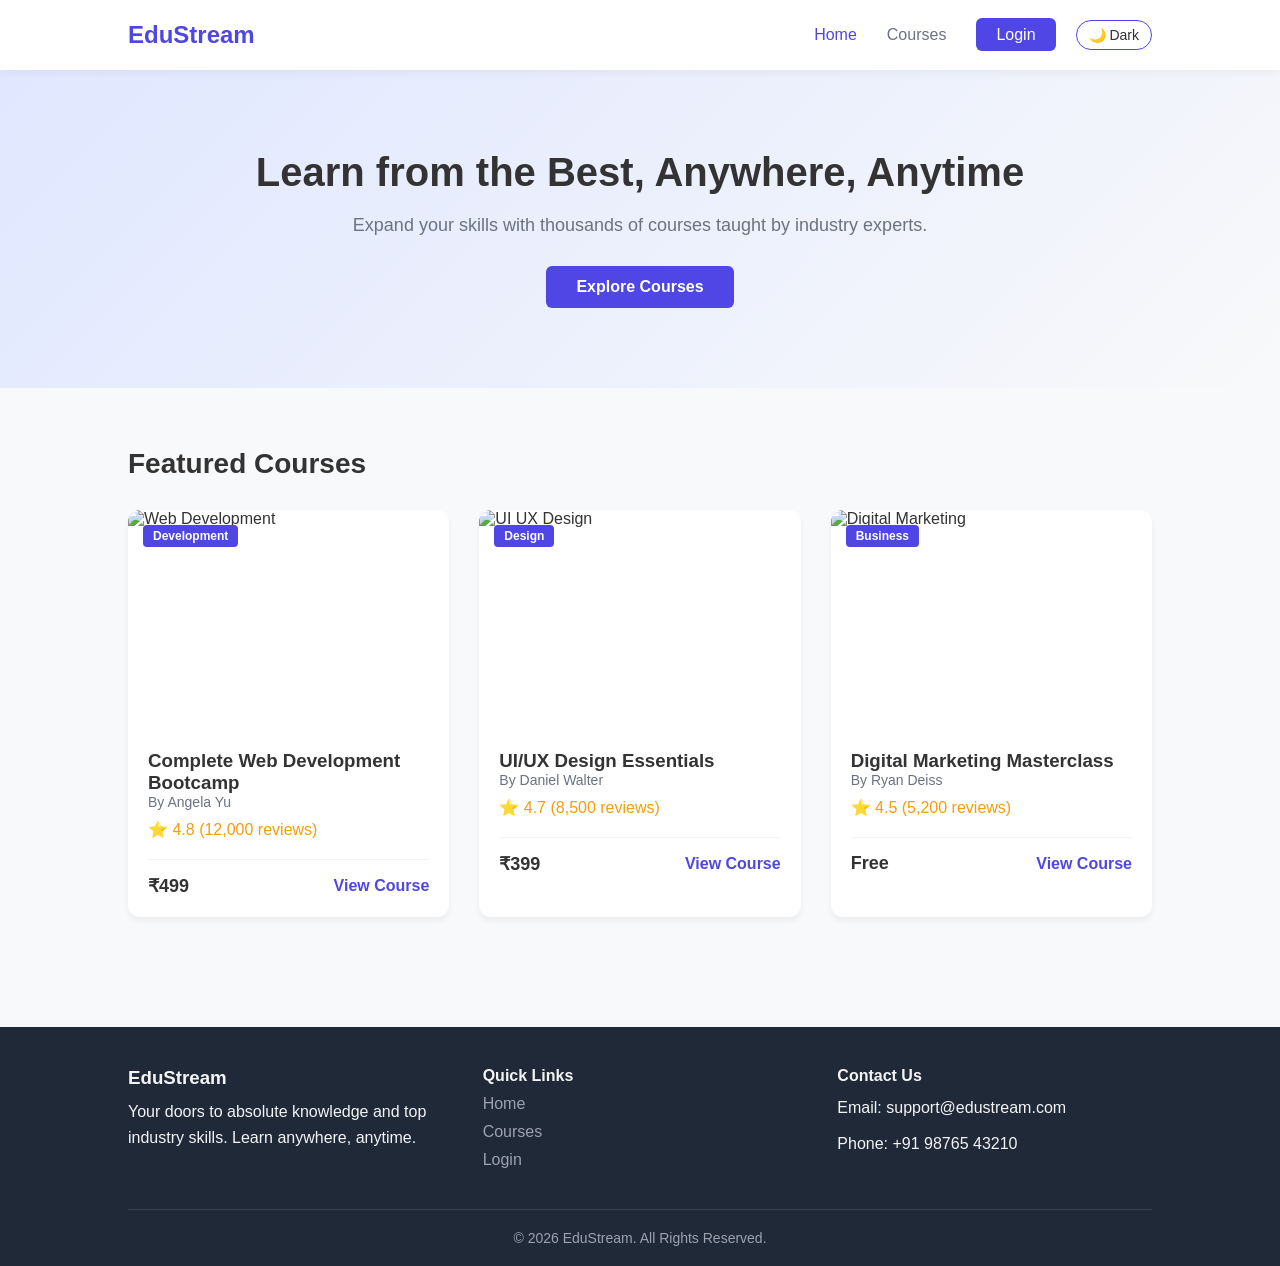
==== index.html @ 92c6ea6a "Online Learning Platform Project" ====
<!DOCTYPE html>
<html lang="en">

<head>

    <meta charset="UTF-8">
    <meta name="viewport" content="width=device-width, initial-scale=1.0">

    <title>EduStream | Online Learning Platform</title>

    <link rel="stylesheet" href="css/style.css">

</head>

<body>

    <!-- NAVBAR -->

    <header class="navbar">

        <div class="logo">EduStream</div>

        <!-- MOBILE MENU BUTTON -->

        <button class="menu-toggle" id="menuToggle">☰</button>

        <nav class="nav-container" id="navContainer">

            <ul class="nav-links">

                <li>
                    <a href="index.html" class="active">Home</a>
                </li>

                <li>
                    <a href="courses.html">Courses</a>
                </li>

                <li>
                    <a href="login.html" class="btn-login">Login</a>
                </li>

            </ul>

            <!-- DARK MODE BUTTON -->

            <button id="themeToggle" class="theme-btn">

                🌙 Dark

            </button>

        </nav>

    </header>

    <!-- HERO SECTION -->

    <section class="hero">

        <div class="hero-content">

            <h1>Learn from the Best, Anywhere, Anytime</h1>

            <p>
                Expand your skills with thousands of courses taught by industry experts.
            </p>

            <a href="courses.html" class="btn-primary">

                Explore Courses

            </a>

        </div>

    </section>

    <!-- FEATURED COURSES -->

    <section class="courses-container">

        <h2>Featured Courses</h2>

        <div class="course-grid">

            <!-- COURSE 1 -->

            <div class="course-card">

                <div class="course-badge">Development</div>

                <img
                    src="https://images.unsplash.com/photo-1498050108023-c5249f4df085?q=80&w=1200&auto=format&fit=crop"
                    alt="Web Development"
                    class="course-img">

                <div class="course-content">

                    <h3>Complete Web Development Bootcamp</h3>

                    <p class="instructor">

                        By Angela Yu

                    </p>

                    <div class="course-rating">

                        ⭐ 4.8 (12,000 reviews)

                    </div>

                    <div class="course-footer">

                        <span class="price">

                            ₹499

                        </span>

                        <a href="#" class="btn-secondary">

                            View Course

                        </a>

                    </div>

                </div>

            </div>

            <!-- COURSE 2 -->

            <div class="course-card">

                <div class="course-badge">Design</div>

                <img
                    src="https://images.unsplash.com/photo-1545239351-1141bd82e8a6?q=80&w=1200&auto=format&fit=crop"
                    alt="UI UX Design"
                    class="course-img">

                <div class="course-content">

                    <h3>UI/UX Design Essentials</h3>

                    <p class="instructor">

                        By Daniel Walter

                    </p>

                    <div class="course-rating">

                        ⭐ 4.7 (8,500 reviews)

                    </div>

                    <div class="course-footer">

                        <span class="price">

                            ₹399

                        </span>

                        <a href="#" class="btn-secondary">

                            View Course

                        </a>

                    </div>

                </div>

            </div>

            <!-- COURSE 3 -->

            <div class="course-card">

                <div class="course-badge">Business</div>

                <img
                    src="https://images.unsplash.com/photo-1552664730-d307ca884978?q=80&w=1200&auto=format&fit=crop"
                    alt="Digital Marketing"
                    class="course-img">

                <div class="course-content">

                    <h3>Digital Marketing Masterclass</h3>

                    <p class="instructor">

                        By Ryan Deiss

                    </p>

                    <div class="course-rating">

                        ⭐ 4.5 (5,200 reviews)

                    </div>

                    <div class="course-footer">

                        <span class="price">

                            Free

                        </span>

                        <a href="#" class="btn-secondary">

                            View Course

                        </a>

                    </div>

                </div>

            </div>

        </div>

    </section>

    <!-- FOOTER -->

    <footer class="main-footer">

        <div class="footer-grid">

            <div class="footer-about">

                <h3>EduStream</h3>

                <p>
                    Your doors to absolute knowledge and top industry skills.
                    Learn anywhere, anytime.
                </p>

            </div>

            <div class="footer-links">

                <h4>Quick Links</h4>

                <ul>

                    <li>
                        <a href="index.html">Home</a>
                    </li>

                    <li>
                        <a href="courses.html">Courses</a>
                    </li>

                    <li>
                        <a href="login.html">Login</a>
                    </li>

                </ul>

            </div>

            <div class="footer-contact">

                <h4>Contact Us</h4>

                <p>Email: support@edustream.com</p>

                <p>Phone: +91 98765 43210</p>

            </div>

        </div>

        <div class="footer-bottom">

            <p>

                &copy; 2026 EduStream. All Rights Reserved.

            </p>

        </div>

    </footer>

    <!-- JS -->

    <script src="js/script.js"></script>

</body>

</html>
---- css/style.css ----
/* VARIABLES FOR LIGHT/DARK MODE */
:root {
    --bg-color: #f8f9fa;
    --card-bg: #ffffff;
    --text-color: #333333;
    --text-muted: #6b7280;
    --navbar-bg: #ffffff;
    --primary-color: #4f46e5;
    --primary-hover: #4338ca;
    --footer-bg: #1f2937;
    --footer-text: #f3f4f6;
    --border-color: #f3f4f6;
}

[data-theme="dark"] {
    --bg-color: #111827;
    --card-bg: #1f2937;
    --text-color: #f9fafb;
    --text-muted: #9ca3af;
    --navbar-bg: #1f2937;
    --border-color: #374151;
}

/* RESET & BASE STYLES */
* {
    margin: 0;
    padding: 0;
    box-sizing: border-box;
    font-family: 'Segoe UI', Tahoma, Geneva, Verdana, sans-serif;
    transition: background 0.3s, color 0.3s;
}

body {
    background-color: var(--bg-color);
    color: var(--text-color);
}

/* NAVBAR */
.navbar {
    display: flex;
    justify-content: space-between;
    align-items: center;
    padding: 20px 10%;
    background-color: var(--navbar-bg);
    box-shadow: 0 2px 10px rgba(0,0,0,0.05);
    position: sticky;
    top: 0;
    z-index: 100;
}

.logo {
    font-size: 24px;
    font-weight: 700;
    color: var(--primary-color);
}

.nav-container {
    display: flex;
    align-items: center;
    gap: 20px;
}

.nav-links {
    display: flex;
    align-items: center;
    list-style: none;
}

.nav-links li {
    margin-left: 30px;
}

.nav-links a {
    text-decoration: none;
    color: var(--text-muted);
    font-weight: 500;
}

.nav-links a:hover, .nav-links a.active {
    color: var(--primary-color);
}

.nav-links .btn-login {
    background-color: var(--primary-color);
    color: white;
    padding: 8px 20px;
    border-radius: 6px;
}

.theme-btn {
    background: none;
    border: 1px solid var(--primary-color);
    color: var(--text-color);
    padding: 6px 12px;
    border-radius: 20px;
    cursor: pointer;
    font-size: 14px;
}

.menu-toggle {
    display: none;
    font-size: 24px;
    background: none;
    border: none;
    color: var(--text-color);
    cursor: pointer;
}

/* HERO SECTION */
.hero {
    background: linear-gradient(135deg, #e0e7ff 0%, var(--bg-color) 100%);
    padding: 80px 10%;
    text-align: center;
}

.hero-content h1 {
    font-size: 40px;
    margin-bottom: 20px;
}

.hero-content p {
    font-size: 18px;
    color: var(--text-muted);
    margin-bottom: 30px;
}

.btn-primary {
    display: inline-block;
    text-decoration: none;
    background-color: var(--primary-color);
    color: white;
    padding: 12px 30px;
    border-radius: 6px;
    font-weight: 600;
}

/* COURSE CARDS */
.courses-container {
    padding: 60px 10%;
}

.courses-container h2 {
    font-size: 28px;
    margin-bottom: 30px;
}

.course-grid {
    display: grid;
    grid-template-columns: repeat(auto-fit, minmax(280px, 1fr));
    gap: 30px;
}

.course-card {
    background: var(--card-bg);
    border-radius: 12px;
    overflow: hidden;
    box-shadow: 0 4px 6px rgba(0, 0, 0, 0.05);
    position: relative;
}

.course-card:hover {
    transform: translateY(-5px);
}

.course-badge {
    position: absolute;
    top: 15px;
    left: 15px;
    background-color: var(--primary-color);
    color: white;
    padding: 4px 10px;
    border-radius: 4px;
    font-size: 12px;
    font-weight: 600;
    z-index: 2;
}

.course-img {
    width: 100%;
    height: 180px;
    object-fit: cover;
}

.course-content {
    padding: 20px;
}

.instructor {
    font-size: 14px;
    color: var(--text-muted);
    margin-bottom: 10px;
}

.course-rating {
    color: #f59e0b;
    margin-bottom: 20px;
}

.course-footer {
    display: flex;
    justify-content: space-between;
    align-items: center;
    border-top: 1px solid var(--border-color);
    padding-top: 15px;
}

.price {
    font-size: 18px;
    font-weight: 700;
}

.btn-secondary {
    text-decoration: none;
    color: var(--primary-color);
    font-weight: 600;
}

/* FOOTER */
.main-footer {
    background-color: var(--footer-bg);
    color: var(--footer-text);
    padding: 40px 10% 20px 10%;
    margin-top: 50px;
}

.footer-grid {
    display: grid;
    grid-template-columns: repeat(auto-fit, minmax(200px, 1fr));
    gap: 40px;
    border-bottom: 1px solid #374151;
    padding-bottom: 30px;
}

.footer-links ul {
    list-style: none;
    margin-top: 10px;
}

.footer-links li {
    margin-bottom: 10px;
}

.footer-links a {
    color: #9ca3af;
    text-decoration: none;
}

.footer-links a:hover {
    color: white;
}

.footer-bottom {
    text-align: center;
    padding-top: 20px;
    font-size: 14px;
    color: #9ca3af;
}

/* MOBILE RESPONSIVE MEDIA QUERY */
@media (max-width: 768px) {
    .navbar {
        padding: 15px 5%;
    }
    
    .menu-toggle {
        display: block;
    }

    .nav-container {
        display: none; /* Initially hidden on mobile */
        flex-direction: column;
        position: absolute;
        top: 65px;
        left: 0;
        width: 100%;
        background-color: var(--navbar-bg);
        padding: 20px;
        box-shadow: 0 4px 6px rgba(0,0,0,0.1);
        gap: 15px;
    }

    .nav-container.show {
        display: flex; /* Toggle show class via JS */
    }

    .nav-links {
        flex-direction: column;
        width: 100%;
    }

    .nav-links li {
        margin: 10px 0;
        text-align: center;
        width: 100%;
    }

    .hero {
        padding: 60px 5%;
    }

    .hero-content h1 {
        font-size: 28px;
    }

    .courses-container {
        padding: 40px 5%;
    }
}
/* IMAGE IMPROVEMENT */

.course-img{
    width:100%;
    height:220px;
    object-fit:cover;
    display:block;
}

/* CARD HOVER EFFECT */

.course-card{
    transition:0.3s ease;
}

.course-card:hover{
    transform:translateY(-8px);
    box-shadow:0 10px 20px rgba(0,0,0,0.15);
}

/* HERO SECTION DARK MODE */

[data-theme="dark"] .hero{
    background:linear-gradient(135deg,#1e293b 0%, #111827 100%);
}

/* BUTTON HOVER */

.btn-primary:hover{
    background-color:var(--primary-hover);
}

.btn-secondary:hover{
    color:var(--primary-hover);
}

/* FOOTER RESPONSIVE */

.footer-about p,
.footer-contact p{
    margin-top:10px;
    line-height:1.6;
}

/* MOBILE IMAGE FIX */

@media(max-width:768px){

    .course-img{
        height:200px;
    }

}
/* LOGIN PAGE */

.login-section{
    min-height:80vh;
    display:flex;
    justify-content:center;
    align-items:center;
    padding:60px 5%;
}

.login-card{
    width:100%;
    max-width:450px;
    background:var(--card-bg);
    padding:40px;
    border-radius:16px;
    box-shadow:0 5px 15px rgba(0,0,0,0.1);
}

.login-card h2{
    text-align:center;
    margin-bottom:10px;
}

.login-text{
    text-align:center;
    color:var(--text-muted);
    margin-bottom:30px;
}

.input-group{
    margin-bottom:20px;
}

.input-group label{
    display:block;
    margin-bottom:8px;
    font-weight:600;
}

.input-group input{
    width:100%;
    padding:14px;
    border:1px solid var(--border-color);
    border-radius:8px;
    outline:none;
    background:transparent;
    color:var(--text-color);
}

.login-btn{
    width:100%;
    background:var(--primary-color);
    color:white;
    border:none;
    padding:14px;
    border-radius:8px;
    cursor:pointer;
    font-size:16px;
    font-weight:600;
}

.login-btn:hover{
    background:var(--primary-hover);
}

.register-text{
    text-align:center;
    margin-top:20px;
    color:var(--text-muted);
}

.register-text a{
    color:var(--primary-color);
    text-decoration:none;
    font-weight:600;
}
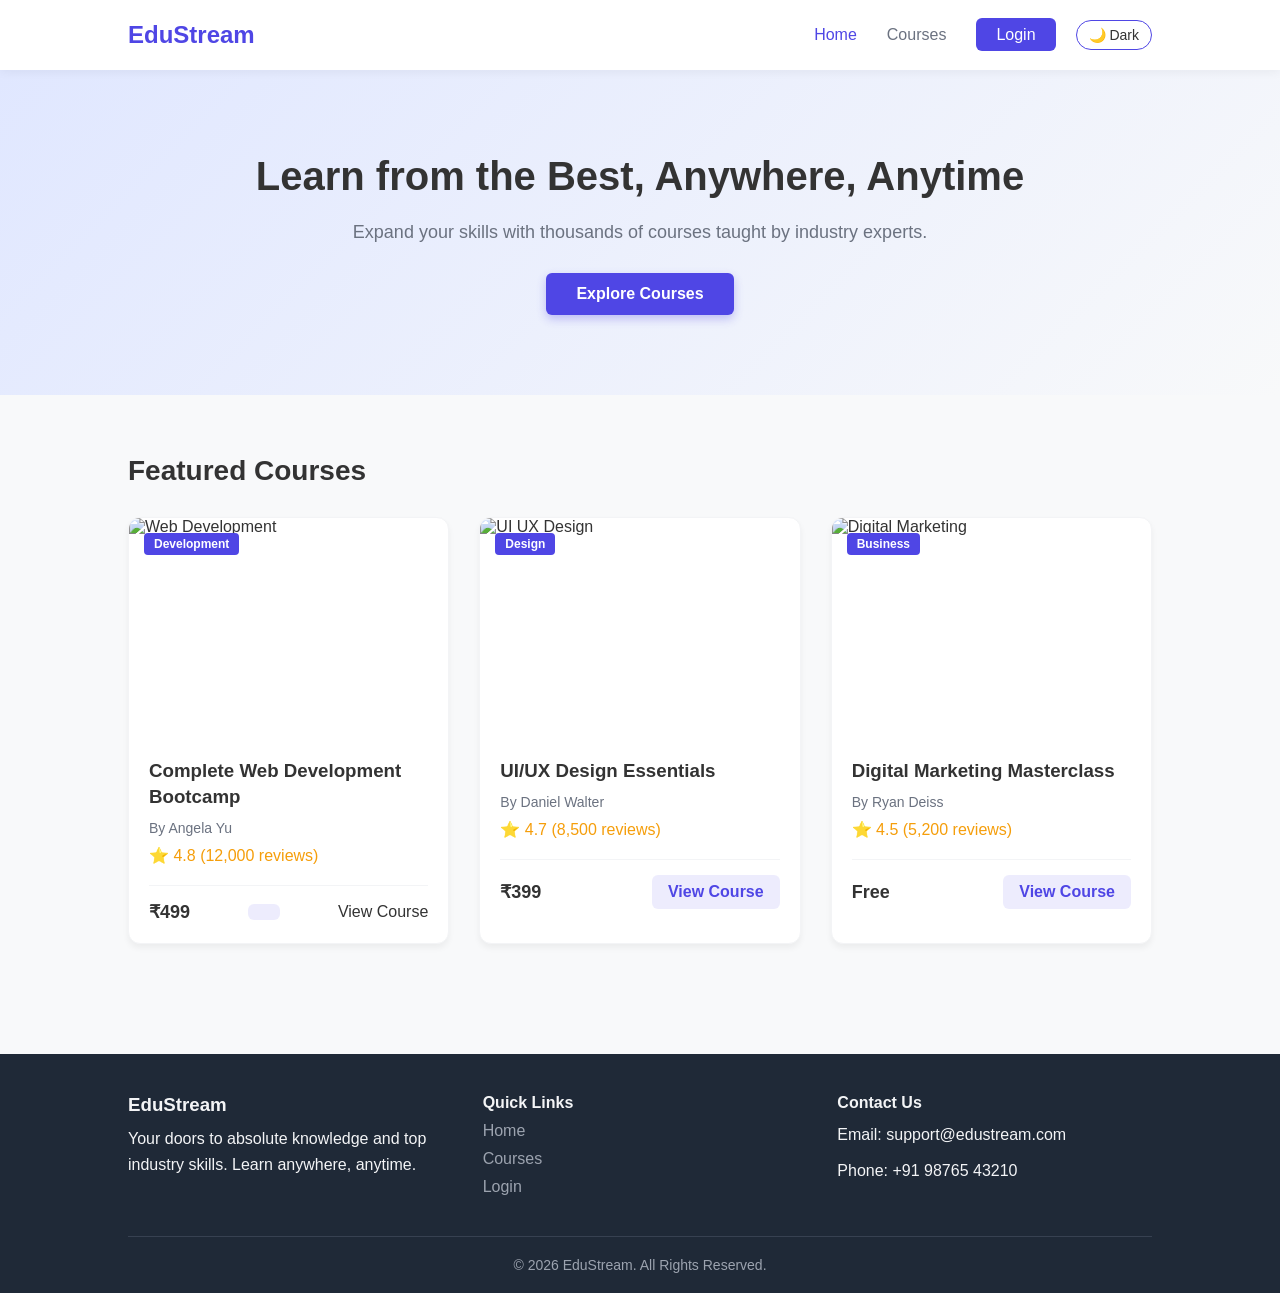
==== commit 98721761: "Updated EduStream Online Learning Platform" ====
--- a/index.html
+++ b/index.html
@@ -119,7 +119,7 @@
 
                         </span>
 
-                        <a href="#" class="btn-secondary">
+                       <a href="course-details.html" class="btn-secondary"></a>
 
                             View Course
 
--- a/css/style.css
+++ b/css/style.css
@@ -435,4 +435,288 @@
     color:var(--primary-color);
     text-decoration:none;
     font-weight:600;
+}
+/* COURSE DETAILS */
+
+.details-section{
+    padding:60px 10%;
+}
+
+.details-container{
+    display:flex;
+    gap:40px;
+    align-items:center;
+    flex-wrap:wrap;
+}
+
+.details-image{
+    width:100%;
+    max-width:500px;
+    border-radius:16px;
+}
+
+.details-content{
+    flex:1;
+}
+
+.details-content h1{
+    margin-bottom:20px;
+}
+
+.details-instructor{
+    color:var(--text-muted);
+    margin-bottom:20px;
+}
+
+.details-text{
+    line-height:1.8;
+    margin-bottom:20px;
+}
+
+.details-rating{
+    color:#f59e0b;
+    margin-bottom:20px;
+}
+
+.details-price{
+    font-size:32px;
+    font-weight:700;
+    margin-bottom:20px;
+}
+
+.enroll-btn{
+    background:var(--primary-color);
+    color:white;
+    border:none;
+    padding:14px 30px;
+    border-radius:8px;
+    cursor:pointer;
+    font-size:16px;
+}
+
+.enroll-btn:hover{
+    background:var(--primary-hover);
+}
+
+/* VIDEO SECTION */
+
+.video-section{
+    padding:60px 10%;
+    text-align:center;
+}
+
+.video-container{
+    margin-top:30px;
+}
+
+.video-container iframe{
+    width:100%;
+    max-width:900px;
+    height:500px;
+    border:none;
+    border-radius:16px;
+}
+
+/* INSTRUCTOR SECTION */
+
+.instructor-section{
+    padding:60px 10%;
+}
+
+.instructor-card{
+    background:var(--card-bg);
+    padding:30px;
+    border-radius:16px;
+    display:flex;
+    align-items:center;
+    gap:20px;
+    box-shadow:0 5px 15px rgba(0,0,0,0.1);
+    flex-wrap:wrap;
+}
+
+.instructor-card img{
+    width:120px;
+    height:120px;
+    border-radius:50%;
+    object-fit:cover;
+}
+
+/* MOBILE RESPONSIVE */
+
+@media(max-width:768px){
+
+    .details-container{
+        flex-direction:column;
+    }
+
+    .video-container iframe{
+        height:250px;
+    }
+
+}
+.enroll-btn{
+    display:inline-block;
+    text-decoration:none;
+    background:var(--primary-color);
+    color:white;
+    padding:14px 30px;
+    border-radius:8px;
+    font-size:16px;
+    font-weight:600;
+}
+/* SMOOTH SCROLL */
+
+html{
+    scroll-behavior:smooth;
+}
+
+/* GLOBAL TRANSITION */
+
+a,
+button,
+.course-card,
+.course-img{
+    transition:all 0.3s ease;
+}
+
+/* NAVBAR IMPROVEMENT */
+
+.navbar{
+    backdrop-filter:blur(10px);
+}
+
+/* LOGO HOVER */
+
+.logo:hover{
+    transform:scale(1.05);
+    cursor:pointer;
+}
+
+/* HERO SECTION IMPROVEMENT */
+
+.hero-content h1{
+    line-height:1.3;
+}
+
+.hero-content p{
+    max-width:700px;
+    margin:auto;
+    margin-bottom:30px;
+}
+
+/* PRIMARY BUTTON */
+
+.btn-primary{
+    box-shadow:0 4px 10px rgba(79,70,229,0.3);
+}
+
+.btn-primary:hover{
+    transform:translateY(-2px);
+}
+
+/* COURSE CARD IMPROVEMENT */
+
+.course-card{
+    border:1px solid var(--border-color);
+}
+
+.course-card:hover .course-img{
+    transform:scale(1.05);
+}
+
+/* IMAGE OVERFLOW FIX */
+
+.course-card{
+    overflow:hidden;
+}
+
+/* COURSE TITLE */
+
+.course-content h3{
+    margin-bottom:10px;
+    line-height:1.4;
+}
+
+/* ENROLL BUTTON */
+
+.btn-secondary{
+    background:rgba(79,70,229,0.1);
+    padding:8px 16px;
+    border-radius:6px;
+}
+
+.btn-secondary:hover{
+    background:var(--primary-color);
+    color:white;
+}
+
+/* LOGIN CARD */
+
+.login-card{
+    border:1px solid var(--border-color);
+}
+
+/* INPUT FOCUS EFFECT */
+
+.input-group input:focus{
+    border-color:var(--primary-color);
+    box-shadow:0 0 0 3px rgba(79,70,229,0.2);
+}
+
+/* ENROLL BUTTON IMPROVEMENT */
+
+.enroll-btn{
+    box-shadow:0 4px 10px rgba(79,70,229,0.3);
+}
+
+.enroll-btn:hover{
+    transform:translateY(-2px);
+}
+
+/* VIDEO SECTION */
+
+.video-container iframe{
+    box-shadow:0 10px 25px rgba(0,0,0,0.2);
+}
+
+/* INSTRUCTOR CARD */
+
+.instructor-card:hover{
+    transform:translateY(-5px);
+}
+
+/* FOOTER LINKS */
+
+.footer-links a{
+    transition:0.3s;
+}
+
+.footer-links a:hover{
+    padding-left:5px;
+}
+
+/* MOBILE IMPROVEMENTS */
+
+@media(max-width:768px){
+
+    .hero-content h1{
+        font-size:32px;
+    }
+
+    .hero-content p{
+        font-size:16px;
+    }
+
+    .course-grid{
+        gap:20px;
+    }
+
+    .login-card{
+        padding:25px;
+    }
+
+    .details-price{
+        font-size:28px;
+    }
+
 }
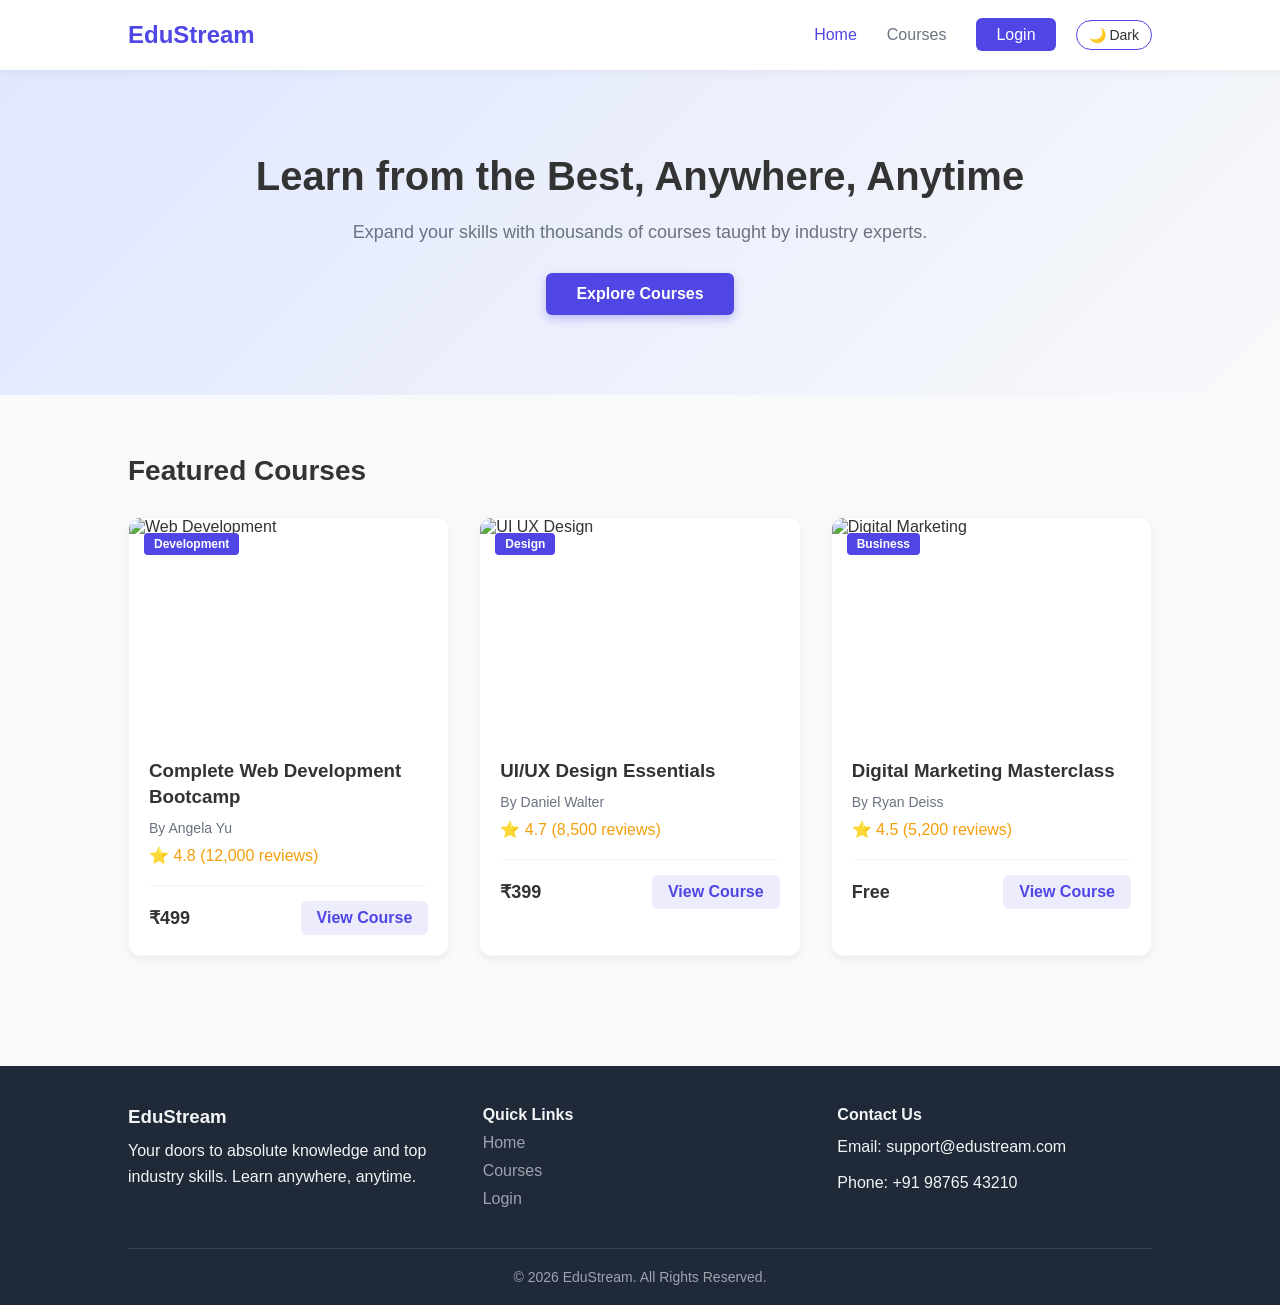
==== commit b0c58193: "Updated EduStream project" ====
--- a/index.html
+++ b/index.html
@@ -119,11 +119,9 @@
 
                         </span>
 
-                       <a href="course-details.html" class="btn-secondary"></a>
-
-                            View Course
-
-                        </a>
+                       <a href="course-details.html" class="btn-secondary">
+    View Course
+</a>
 
                     </div>
 
@@ -166,11 +164,9 @@
 
                         </span>
 
-                        <a href="#" class="btn-secondary">
-
-                            View Course
-
-                        </a>
+                       <a href="course-details.html" class="btn-secondary">
+    View Course
+</a>
 
                     </div>
 
@@ -213,11 +209,9 @@
 
                         </span>
 
-                        <a href="#" class="btn-secondary">
-
-                            View Course
-
-                        </a>
+                       <a href="course-details.html" class="btn-secondary">
+    View Course
+</a>
 
                     </div>
 
--- a/css/style.css
+++ b/css/style.css
@@ -719,4 +719,73 @@
         font-size:28px;
     }
 
+}
+/* ENROLL POPUP */
+
+.popup-form{
+    position:fixed;
+    top:0;
+    left:0;
+    width:100%;
+    height:100vh;
+    background:rgba(0,0,0,0.7);
+    display:none;
+    justify-content:center;
+    align-items:center;
+    z-index:2000;
+}
+
+.form-box{
+    background:white;
+    padding:40px;
+    border-radius:20px;
+    width:90%;
+    max-width:400px;
+    position:relative;
+}
+
+.form-box h2{
+    margin-bottom:20px;
+    text-align:center;
+}
+
+.form-box input{
+    width:100%;
+    padding:14px;
+    margin-bottom:15px;
+    border:1px solid #ccc;
+    border-radius:10px;
+    font-size:16px;
+}
+
+.submit-btn{
+    width:100%;
+    padding:14px;
+    border:none;
+    background:#2563eb;
+    color:white;
+    border-radius:10px;
+    font-size:16px;
+    cursor:pointer;
+}
+
+.close-btn{
+    position:absolute;
+    top:10px;
+    right:15px;
+    font-size:28px;
+    cursor:pointer;
+}
+
+/* DARK MODE */
+
+[data-theme="dark"] .form-box{
+    background:#1e293b;
+    color:white;
+}
+
+[data-theme="dark"] .form-box input{
+    background:#334155;
+    color:white;
+    border:none;
 }
